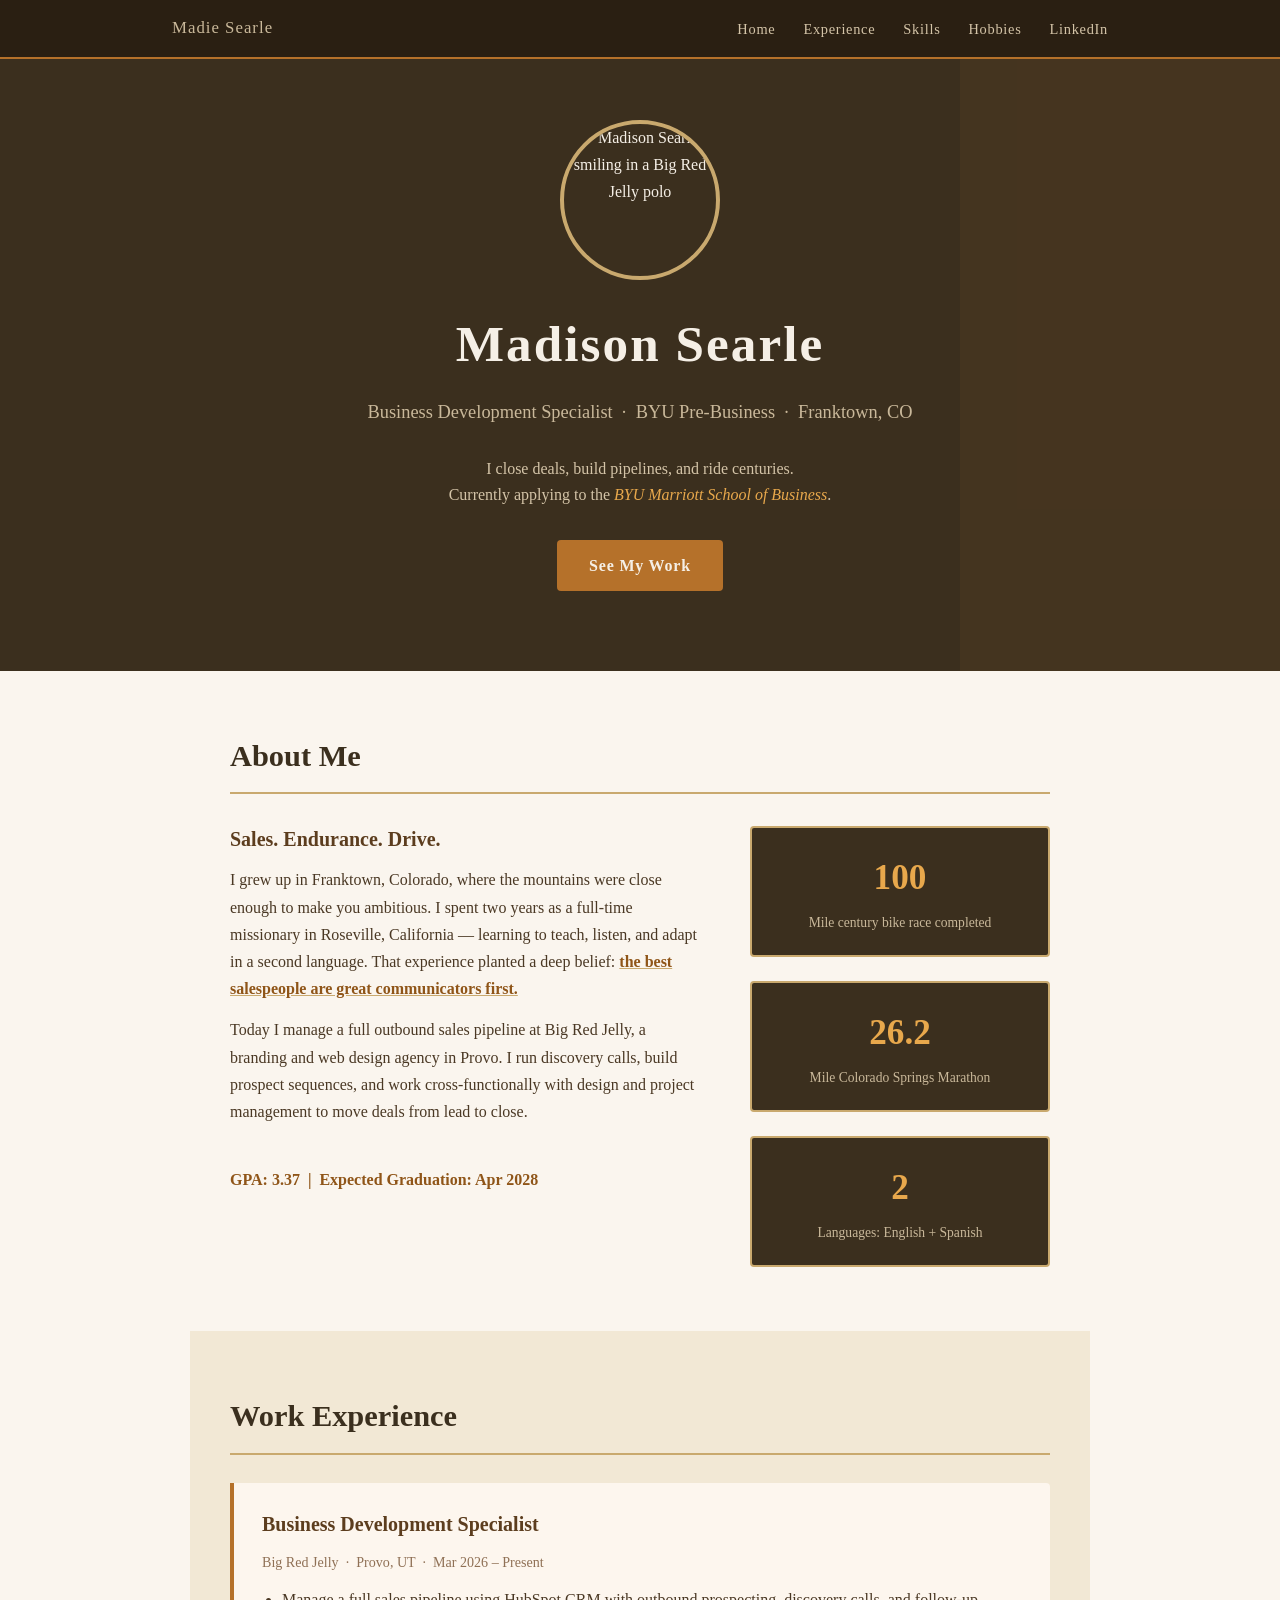
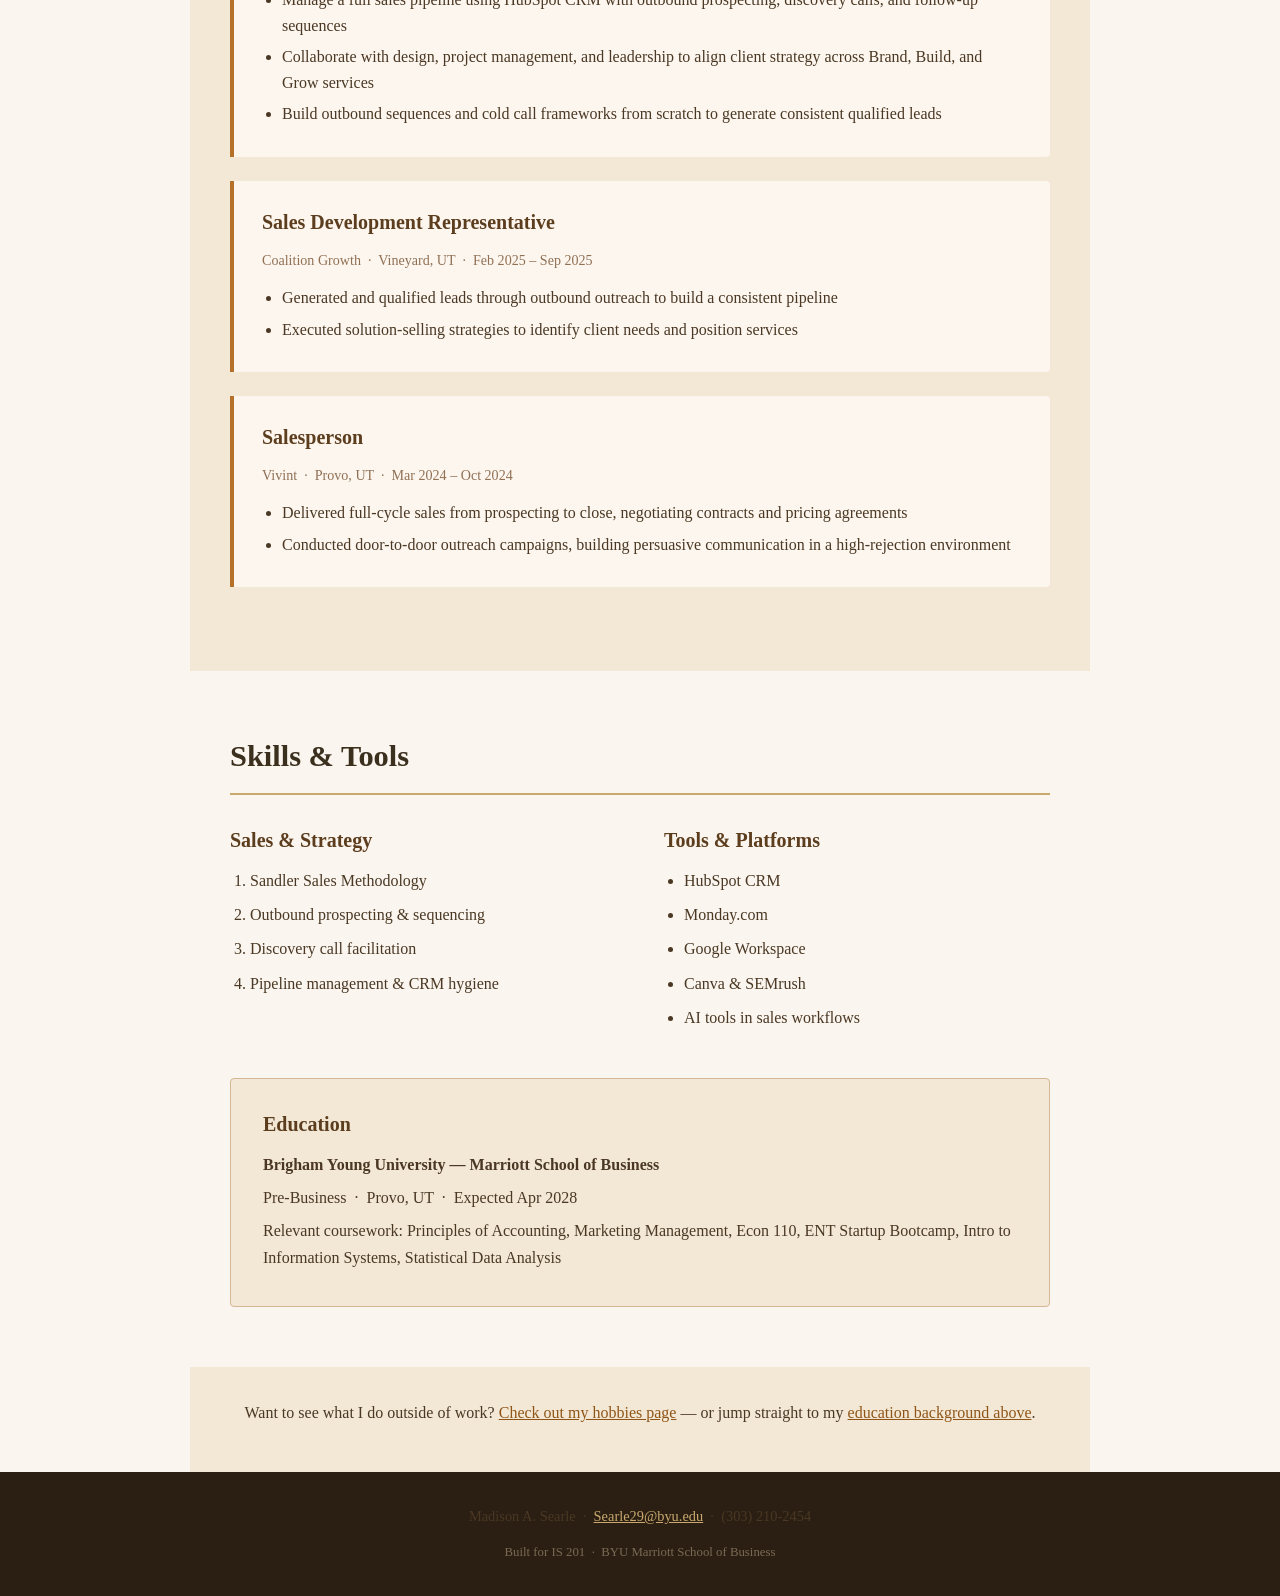
==== index.html @ 1a2163f2 "Add files via upload" ====
<!DOCTYPE html>
<html lang="en">
<head>
  <meta charset="UTF-8">
  <meta name="viewport" content="width=device-width, initial-scale=1.0">
  <title>Madison Searle — Portfolio</title>
  <link rel="stylesheet" href="styles.css">

  <!-- Internal style block (Chapter 24 requirement) -->
  <style>
    #hero {
      background-color: #3b2f1e;
      color: #f5efe6;
      padding: 120px 40px 80px;
      text-align: center;
      position: relative;
    }

    #hero h1 {
      font-size: 3.2rem;
      letter-spacing: 0.04em;
      margin-bottom: 10px;
      color: #f5efe6;
    }

    #hero .tagline {
      font-size: 1.15rem;
      color: #c9b89a;
      margin-bottom: 28px;
    }

    #hero .hero-cta {
      display: inline-block;
      background-color: #b5712a;
      color: #f5efe6;
      padding: 12px 32px;
      border-radius: 4px;
      text-decoration: none;
      font-weight: 600;
      letter-spacing: 0.05em;
      margin-top: 8px;
      transition: background-color 0.2s;
    }

    #hero .hero-cta:hover {
      background-color: #8f5518;
    }
  </style>
</head>
<body>

  <!-- ========== FIXED NAVIGATION ========== -->
  <nav id="main-nav">
    <div class="nav-inner">
      <span class="nav-logo">Madie Searle</span>
      <ul>
        <li><a href="index.html">Home</a></li>
        <li><a href="#experience">Experience</a></li>
        <li><a href="#skills">Skills</a></li>
        <li><a href="hobbies.html">Hobbies</a></li>
        <li><a href="https://www.linkedin.com/in/madie-searle-993b582a9" target="_blank">LinkedIn</a></li>
      </ul>
    </div>
  </nav>

  <!-- ========== HERO SECTION ========== -->
  <header id="hero">
    <!-- Absolute-positioned decorative accent -->
    <div class="hero-accent"></div>

    <div class="hero-content">
      <img
        src="images/Madie.png"
        alt="Madison Searle smiling in a Big Red Jelly polo"
        width="160"
        height="160"
        class="hero-photo"
      >
      <h1>Madison Searle</h1>
      <p class="tagline">Business Development Specialist &nbsp;·&nbsp; BYU Pre-Business &nbsp;·&nbsp; Franktown, CO</p>
      <p class="hero-sub">
        I close deals, build pipelines, and ride centuries.<br>
        Currently applying to the <span class="highlight-text">BYU Marriott School of Business</span>.
      </p>
      <a href="#experience" class="hero-cta">See My Work</a>
    </div>
  </header>

  <!-- ========== MAIN CONTENT ========== -->
  <main>

    <!-- ========== ABOUT SECTION ========== -->
    <!-- About: quick snapshot -->
    <section id="about" class="section section-light">
      <h2>About Me</h2>
      <div class="about-grid">
        <div class="about-text">
          <h3>Sales. Endurance. Drive.</h3>
          <p>
            I grew up in Franktown, Colorado, where the mountains were close enough to make you ambitious.
            I spent two years as a full-time missionary in Roseville, California — learning to teach, listen, and adapt in a second language.
            That experience planted a deep belief: <span class="emphasis">the best salespeople are great communicators first.</span>
          </p>
          <p>
            Today I manage a full outbound sales pipeline at Big Red Jelly, a branding and web design agency in Provo.
            I run discovery calls, build prospect sequences, and work cross-functionally with design and project management to move deals from lead to close.
          </p>
          <br>
          <p style="color: #8f5518; font-weight: 600;">GPA: 3.37 &nbsp;|&nbsp; Expected Graduation: Apr 2028</p>
        </div>
        <div class="about-stats">
          <div class="stat-card">
            <span class="stat-num">100</span>
            <span class="stat-label">Mile century bike race completed</span>
          </div>
          <div class="stat-card">
            <span class="stat-num">26.2</span>
            <span class="stat-label">Mile Colorado Springs Marathon</span>
          </div>
          <div class="stat-card">
            <span class="stat-num">2</span>
            <span class="stat-label">Languages: English + Spanish</span>
          </div>
        </div>
      </div>
    </section>

    <!-- ========== EXPERIENCE SECTION ========== -->
    <!-- Work experience pulled from resume -->
    <section id="experience" class="section section-warm">
      <h2>Work Experience</h2>

      <div class="job-card">
        <div class="job-header">
          <h3>Business Development Specialist</h3>
          <span class="job-meta">Big Red Jelly &nbsp;·&nbsp; Provo, UT &nbsp;·&nbsp; Mar 2026 – Present</span>
        </div>
        <ul>
          <li>Manage a full sales pipeline using HubSpot CRM with outbound prospecting, discovery calls, and follow-up sequences</li>
          <li>Collaborate with design, project management, and leadership to align client strategy across Brand, Build, and Grow services</li>
          <li>Build outbound sequences and cold call frameworks from scratch to generate consistent qualified leads</li>
        </ul>
      </div>

      <div class="job-card">
        <div class="job-header">
          <h3>Sales Development Representative</h3>
          <span class="job-meta">Coalition Growth &nbsp;·&nbsp; Vineyard, UT &nbsp;·&nbsp; Feb 2025 – Sep 2025</span>
        </div>
        <ul>
          <li>Generated and qualified leads through outbound outreach to build a consistent pipeline</li>
          <li>Executed solution-selling strategies to identify client needs and position services</li>
        </ul>
      </div>

      <div class="job-card">
        <div class="job-header">
          <h3>Salesperson</h3>
          <span class="job-meta">Vivint &nbsp;·&nbsp; Provo, UT &nbsp;·&nbsp; Mar 2024 – Oct 2024</span>
        </div>
        <ul>
          <li>Delivered full-cycle sales from prospecting to close, negotiating contracts and pricing agreements</li>
          <li>Conducted door-to-door outreach campaigns, building persuasive communication in a high-rejection environment</li>
        </ul>
      </div>
    </section>

    <!-- ========== SKILLS SECTION ========== -->
    <!-- Skills and tools -->
    <section id="skills" class="section section-light">
      <h2>Skills &amp; Tools</h2>
      <div class="skills-columns">
        <div>
          <h3>Sales &amp; Strategy</h3>
          <ol>
            <li>Sandler Sales Methodology</li>
            <li>Outbound prospecting &amp; sequencing</li>
            <li>Discovery call facilitation</li>
            <li>Pipeline management &amp; CRM hygiene</li>
          </ol>
        </div>
        <div>
          <h3>Tools &amp; Platforms</h3>
          <ul>
            <li>HubSpot CRM</li>
            <li>Monday.com</li>
            <li>Google Workspace</li>
            <li>Canva &amp; SEMrush</li>
            <li>AI tools in sales workflows</li>
          </ul>
        </div>
      </div>

      <!-- On-page anchor target -->
      <div id="education" class="education-block">
        <h3>Education</h3>
        <p><strong>Brigham Young University — Marriott School of Business</strong></p>
        <p>Pre-Business &nbsp;·&nbsp; Provo, UT &nbsp;·&nbsp; Expected Apr 2028</p>
        <p>Relevant coursework: Principles of Accounting, Marketing Management, Econ 110, ENT Startup Bootcamp, Intro to Information Systems, Statistical Data Analysis</p>
      </div>
    </section>

    <!-- ========== ANCHOR LINK DEMO ========== -->
    <section class="section section-warm anchor-section">
      <p>
        Want to see what I do outside of work?
        <a href="hobbies.html">Check out my hobbies page</a> — or jump straight to my
        <a href="#education">education background above</a>.
      </p>
    </section>

  </main>

  <!-- ========== FOOTER ========== -->
  <footer id="main-footer">
    <p>Madison A. Searle &nbsp;·&nbsp; <a href="mailto:searle29@byu.edu">Searle29@byu.edu</a> &nbsp;·&nbsp; (303) 210-2454</p>
    <p class="footer-small">Built for IS 201 &nbsp;·&nbsp; BYU Marriott School of Business</p>
  </footer>

</body>
</html>
---- styles.css ----
/* ============================================================
   styles.css — Madison Searle Personal Portfolio
   Warm earthy palette: deep walnut, clay, parchment, sage
   ============================================================ */

/* ── RESET & BASE ── */
* {
  box-sizing: border-box;
  margin: 0;
  padding: 0;
}

body {
  font-family: Georgia, 'Times New Roman', serif;
  background-color: #faf5ee;
  color: #3b2f1e;
  line-height: 1.7;
  font-size: 16px;
}

/* ── TYPOGRAPHY SCALE ── */
h1, h2, h3 {
  font-family: 'Palatino Linotype', Palatino, Georgia, serif;
  color: #3b2f1e;
}

h2 {
  font-size: 1.9rem;
  border-bottom: 2px solid #c9a96e;
  padding-bottom: 10px;
  margin-bottom: 28px;
}

h3 {
  font-size: 1.25rem;
  margin-bottom: 10px;
  color: #5c3d1e;
}

p {
  margin-bottom: 14px;
  color: #4a3824;
}

/* ── FIXED NAVIGATION ── */
/* Nav stays visible on scroll using position: fixed */
#main-nav {
  position: fixed;
  top: 0;
  left: 0;
  width: 100%;
  background-color: #2a1f12;
  z-index: 100;
  border-bottom: 2px solid #b5712a;
}

.nav-inner {
  max-width: 1000px;
  margin: 0 auto;
  padding: 14px 32px;
  display: flex;
  align-items: center;
  justify-content: space-between;
}

.nav-logo {
  color: #c9b89a;
  font-size: 1.05rem;
  font-family: 'Palatino Linotype', Palatino, Georgia, serif;
  letter-spacing: 0.06em;
}

#main-nav ul {
  list-style: none;
  display: flex;
  gap: 28px;
}

#main-nav ul li a {
  color: #d4c4a8;
  text-decoration: none;
  font-size: 0.9rem;
  letter-spacing: 0.05em;
  transition: color 0.2s;
}

/* ── LINK STATES (pseudo-classes required) ── */
#main-nav ul li a:hover {
  color: #e8a84c;
}

#main-nav ul li a:visited {
  color: #b8a88c;
}

a {
  color: #8f5518;
  text-decoration: underline;
}

a:hover {
  color: #b5712a;
  text-decoration: none;
}

a:visited {
  color: #7a4a30;
}

/* ── HERO PHOTO ── */
.hero-photo {
  border-radius: 50%;
  border: 4px solid #c9a96e;
  margin-bottom: 20px;
  display: block;
  margin-left: auto;
  margin-right: auto;
  object-fit: cover;
}

.hero-content {
  position: relative;
  z-index: 2;
  max-width: 700px;
  margin: 0 auto;
}

.hero-sub {
  color: #d4c4a8;
  font-size: 1rem;
  margin-bottom: 24px;
  line-height: 1.6;
}

/* ── HERO ACCENT: absolute positioned decorative element ── */
/* Uses position: absolute and z-index to sit behind content */
.hero-accent {
  position: absolute;
  top: 0;
  right: 0;
  width: 320px;
  height: 100%;
  background-color: rgba(181, 113, 42, 0.08);
  z-index: 1;
  pointer-events: none;
}

/* ── SECTIONS ── */
.section {
  max-width: 900px;
  margin: 0 auto;
  padding: 60px 40px;
}

/* Section background color variations */
.section-light {
  background-color: #faf5ee;
}

.section-warm {
  background-color: #f2e8d5;
}

/* ── ID SELECTOR: about grid ── */
/* Demonstrates #id selector in CSS */
#about .about-grid {
  display: grid;
  grid-template-columns: 1fr 300px;
  gap: 48px;
  align-items: start;
}

/* ── STAT CARDS ── */
.about-stats {
  display: flex;
  flex-direction: column;
  gap: 16px;
}

.stat-card {
  background-color: #3b2f1e;
  color: #f5efe6;
  padding: 20px 24px;
  border-radius: 4px;
  text-align: center;
  /* Box model: explicit margin, padding, and border all set */
  margin: 4px 0;
  border: 2px solid #c9a96e;
}

.stat-num {
  display: block;
  font-size: 2.2rem;
  font-family: 'Palatino Linotype', Palatino, Georgia, serif;
  color: #e8a84c;
  font-weight: bold;
}

.stat-label {
  font-size: 0.85rem;
  color: #c9b89a;
  line-height: 1.4;
}

/* ── JOB CARDS ── */
.job-card {
  background-color: #fdf6ee;
  border-left: 4px solid #b5712a;
  padding: 24px 28px;
  margin-bottom: 24px;
  border-radius: 0 4px 4px 0;
}

.job-header {
  margin-bottom: 12px;
}

.job-meta {
  font-size: 0.88rem;
  color: #8f7055;
  display: block;
  margin-top: 4px;
}

.job-card ul {
  padding-left: 20px;
  color: #4a3824;
}

.job-card ul li {
  margin-bottom: 6px;
  line-height: 1.6;
}

/* ── SKILLS SECTION ── */
.skills-columns {
  display: grid;
  grid-template-columns: 1fr 1fr;
  gap: 48px;
  margin-bottom: 40px;
}

/* ── LISTS ── */
/* Ordered and unordered lists styled intentionally */
ol.styled-list, ul.styled-list {
  padding-left: 22px;
  color: #4a3824;
}

ol.styled-list li, ul.styled-list li {
  margin-bottom: 8px;
  line-height: 1.6;
}

/* Skills lists in two-column layout */
.skills-columns ol, .skills-columns ul {
  padding-left: 20px;
  color: #4a3824;
}

.skills-columns li {
  margin-bottom: 7px;
}

/* ── EDUCATION BLOCK ── */
.education-block {
  background-color: #f2e8d5;
  border: 1px solid #d4b896;
  border-radius: 4px;
  padding: 28px 32px;
  margin-top: 32px;
}

.education-block p {
  margin-bottom: 6px;
}

/* ── ANCHOR SECTION ── */
.anchor-section {
  text-align: center;
  padding: 32px 40px;
}

/* ── FLOATED IMAGE (Chapter 25 requirement) ── */
.floated-block {
  overflow: hidden;
}

.floated-img {
  float: left;
  margin: 0 28px 16px 0;
  border-radius: 6px;
  border: 3px solid #c9a96e;
  object-fit: cover;
}

/* ── CALLOUT BOX ── */
.callout-box {
  background-color: #3b2f1e;
  color: #f5efe6;
  padding: 24px 32px;
  border-radius: 4px;
  border-left: 5px solid #e8a84c;
  font-style: italic;
  font-size: 1.1rem;
}

.callout-box p {
  color: #f5efe6;
  margin-bottom: 0;
}

/* ── CLASS SELECTORS ── */
/* .emphasis: inline highlight */
.emphasis {
  color: #8f5518;
  font-weight: bold;
  /* text-decoration applied to a non-link element */
  text-decoration: underline;
  text-decoration-color: #c9a96e;
}

/* .highlight-text: used in hero */
.highlight-text {
  color: #e8a84c;
  font-style: italic;
}

/* ── POSITION: RELATIVE demo ── */
/* The #dancing-card has a relative position for badge placement */
#dancing-card {
  position: relative;
}

/* ── FOOTER ── */
#main-footer {
  background-color: #2a1f12;
  color: #c9b89a;
  text-align: center;
  padding: 32px 40px;
  margin-top: 0;
  font-size: 0.9rem;
}

#main-footer a {
  color: #c9a96e;
}

#main-footer a:hover {
  color: #e8a84c;
}

.footer-small {
  font-size: 0.8rem;
  color: #7a6a54;
  margin-top: 6px;
  margin-bottom: 0;
}

/* ── RESPONSIVE: simple mobile stack ── */
@media (max-width: 700px) {
  #about .about-grid {
    grid-template-columns: 1fr;
  }

  .skills-columns {
    grid-template-columns: 1fr;
  }

  .section {
    padding: 48px 20px;
  }

  .nav-inner {
    flex-direction: column;
    gap: 10px;
  }

  #main-nav ul {
    gap: 14px;
    flex-wrap: wrap;
    justify-content: center;
  }
}
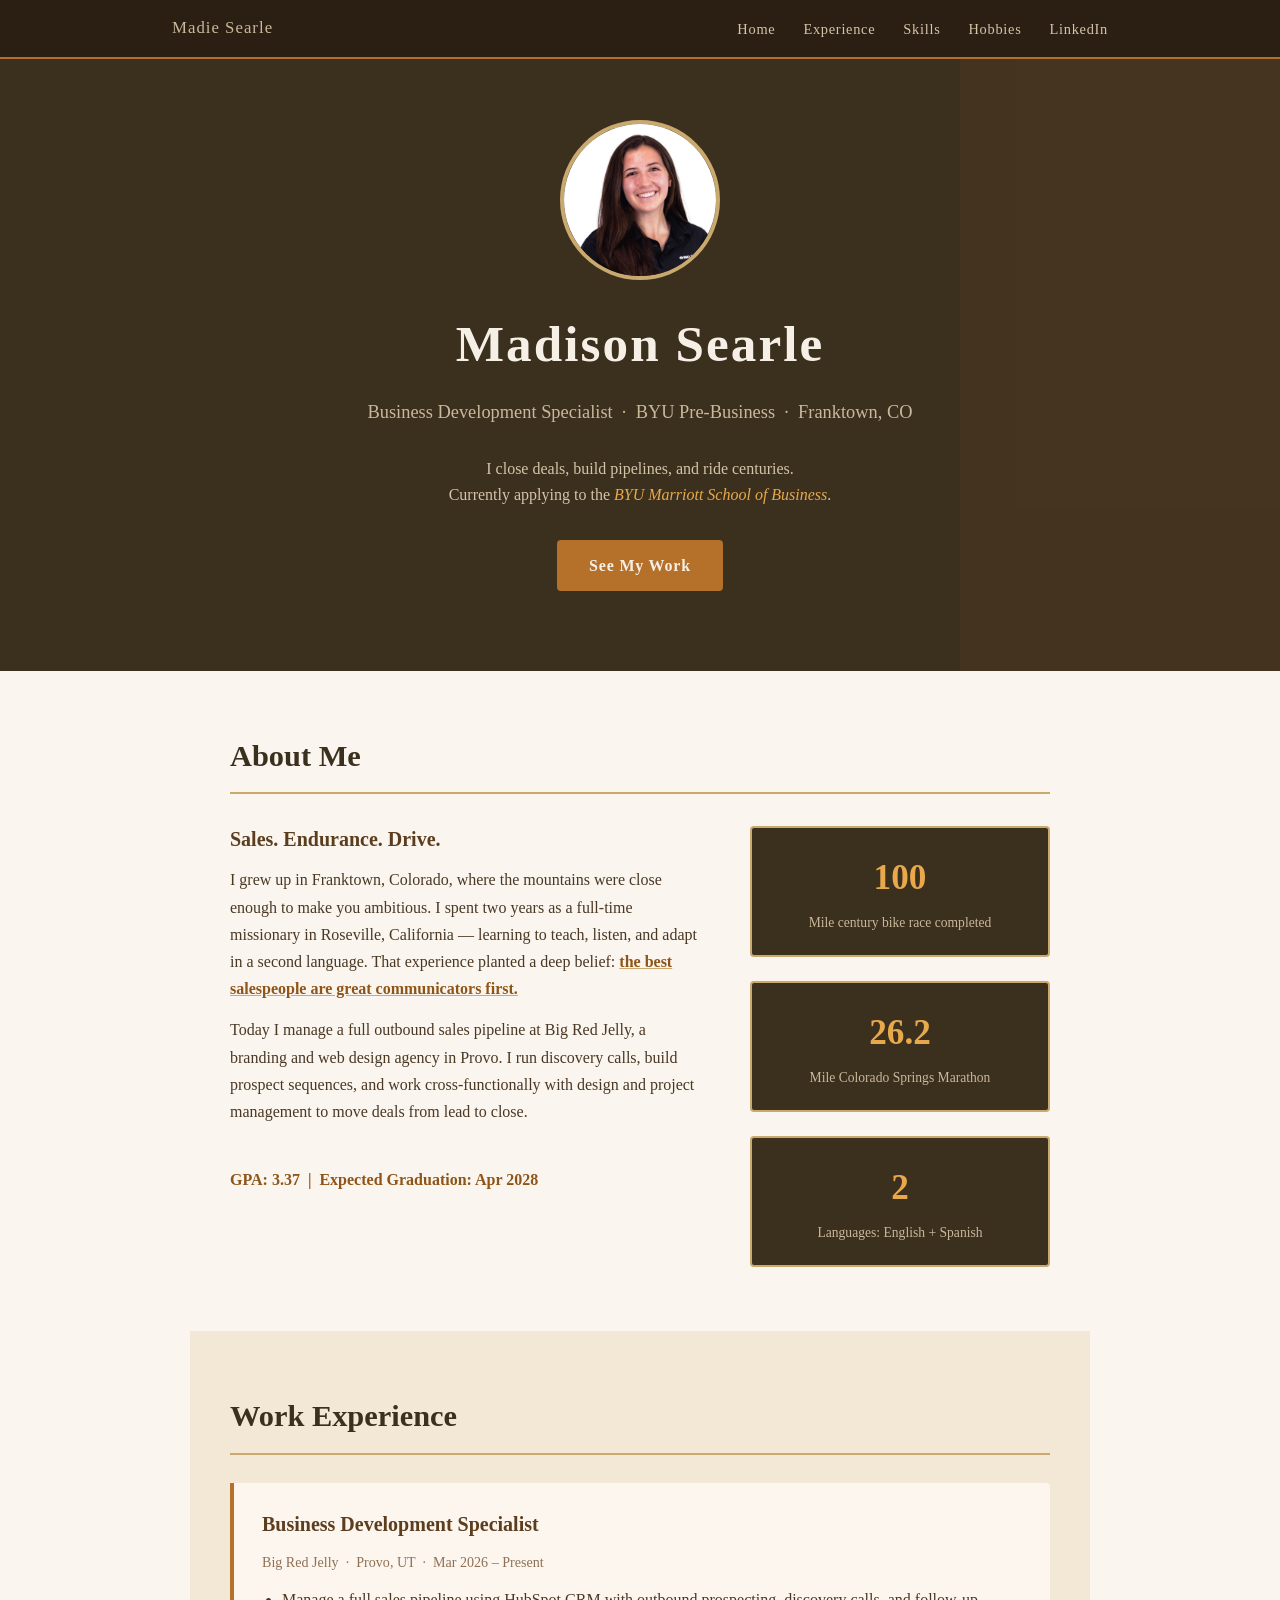
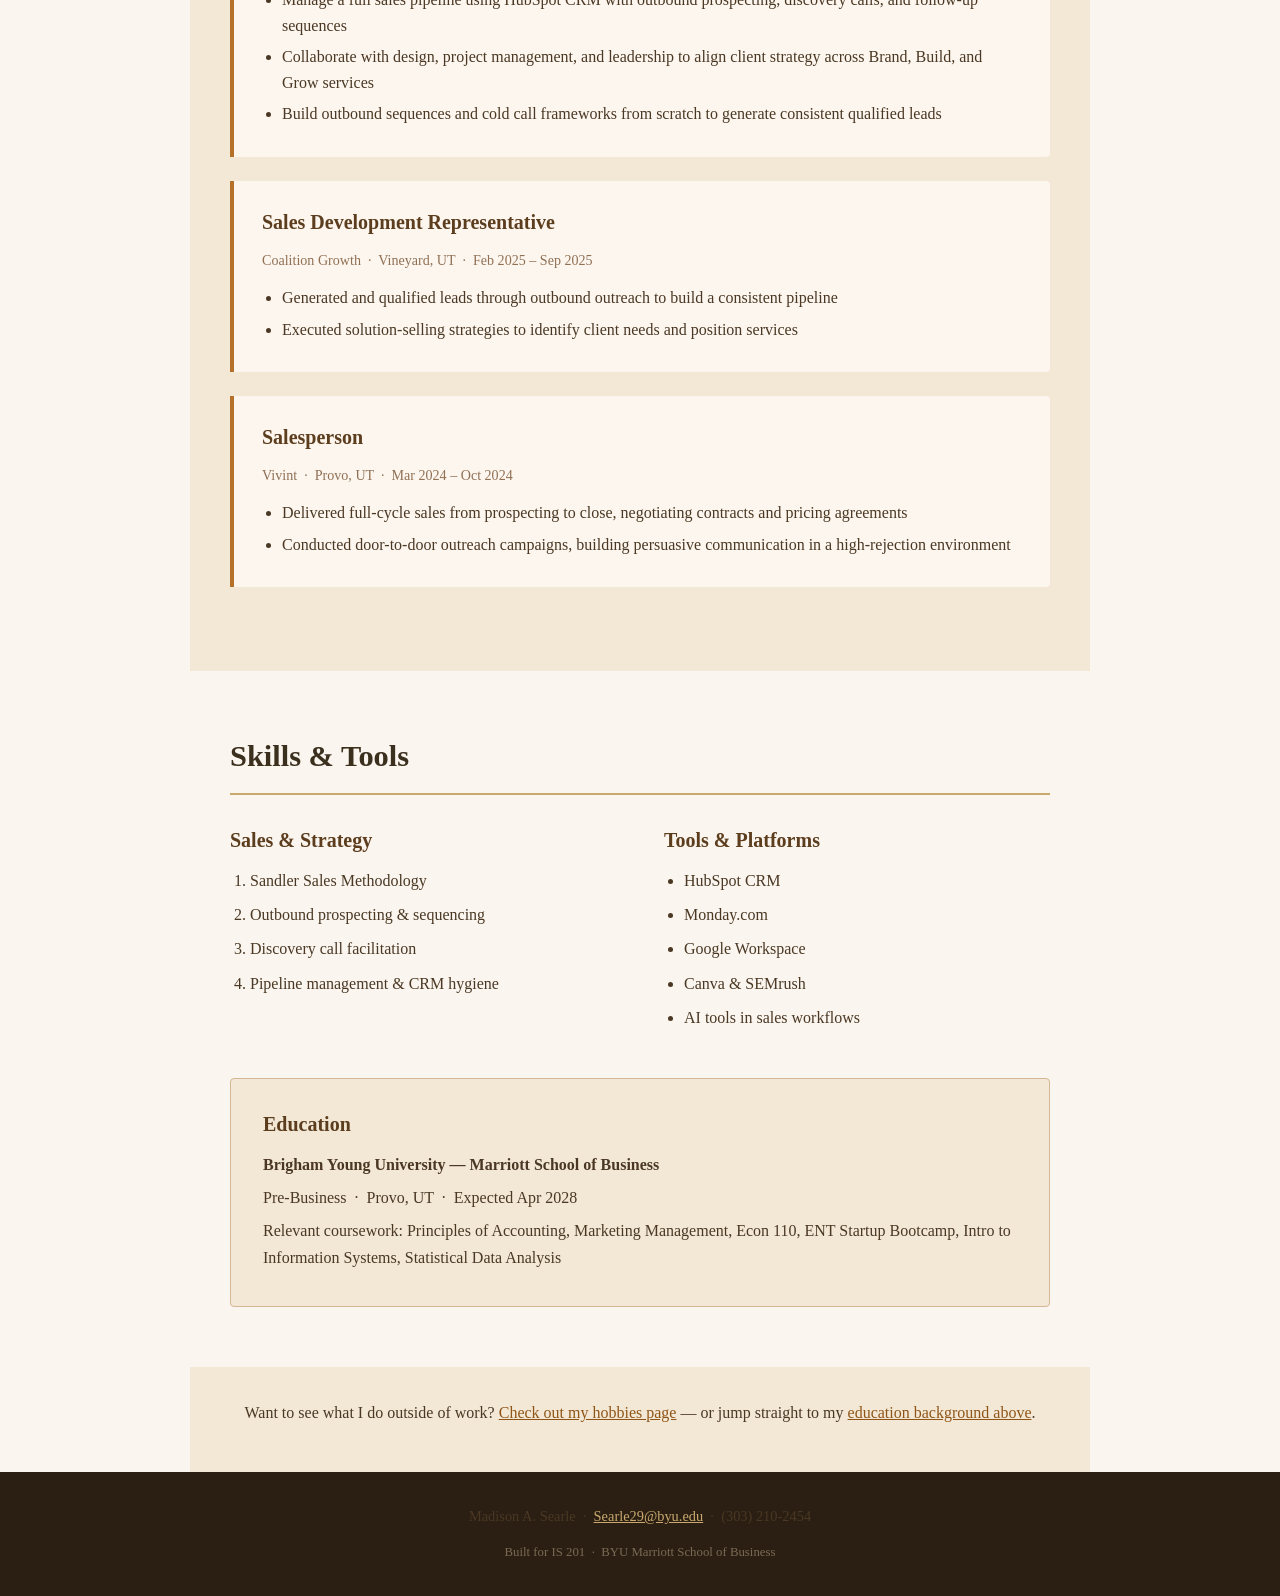
==== commit 8bd0e633: "Update index.html" ====
--- a/index.html
+++ b/index.html
@@ -70,7 +70,7 @@
 
     <div class="hero-content">
       <img
-        src="images/Madie.png"
+        src="Madie.png"
         alt="Madison Searle smiling in a Big Red Jelly polo"
         width="160"
         height="160"
